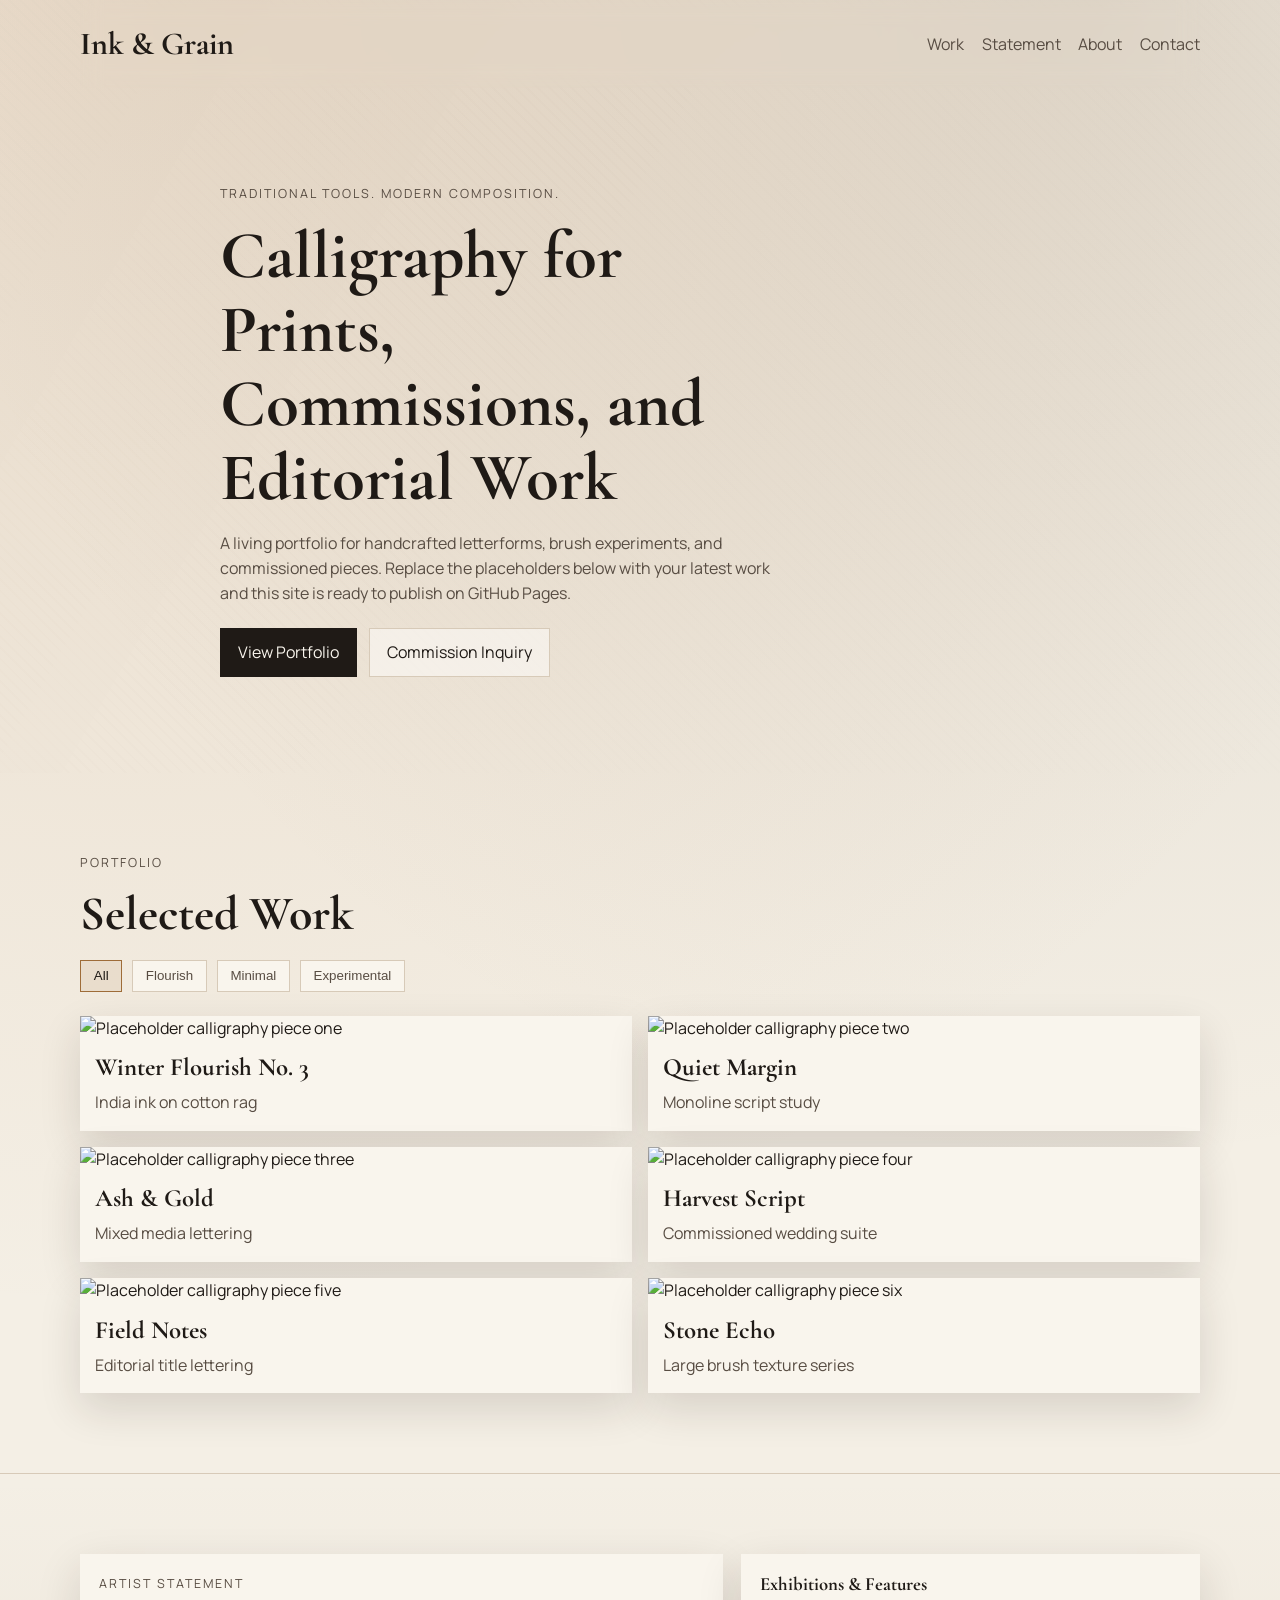
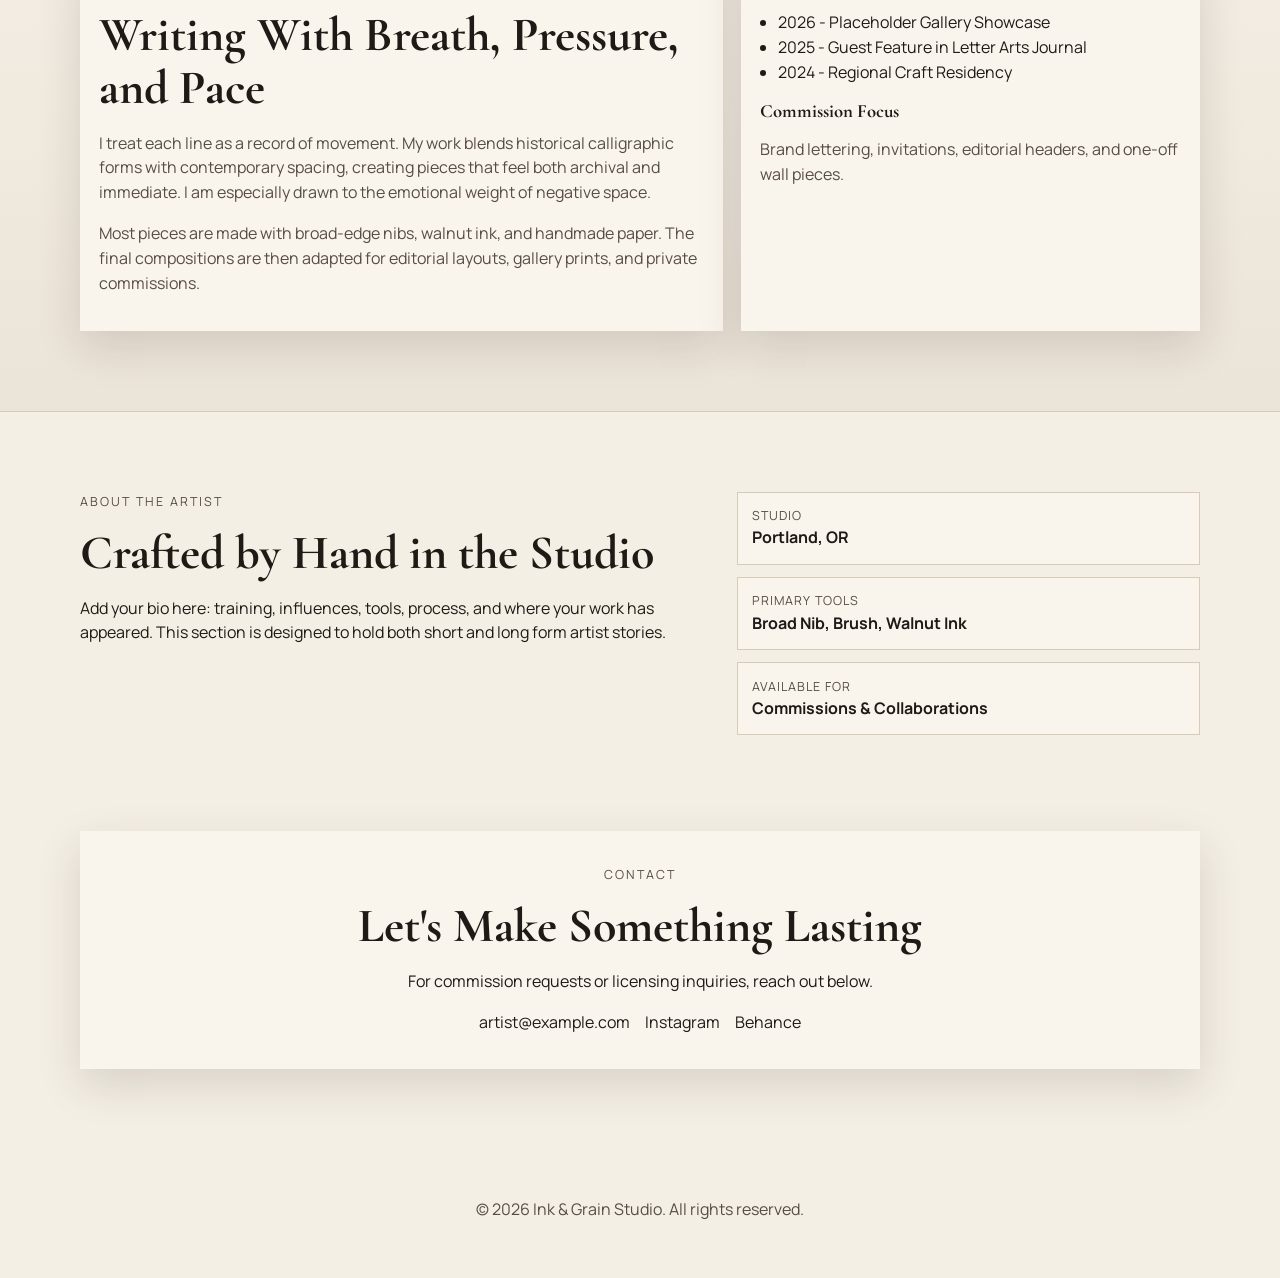
==== index.html @ fe67847f "Initial Commit" ====
<!doctype html>
<html lang="en">
<head>
  <meta charset="UTF-8">
  <meta name="viewport" content="width=device-width, initial-scale=1.0">
  <meta name="description" content="Calligraphy portfolio and artist statement.">
  <title id="siteTitle">Ink & Grain | Calligraphy Portfolio</title>
  <link rel="preconnect" href="https://fonts.googleapis.com">
  <link rel="preconnect" href="https://fonts.gstatic.com" crossorigin>
  <link href="https://fonts.googleapis.com/css2?family=Cormorant+Garamond:wght@400;500;600;700&family=Manrope:wght@400;500;600&display=swap" rel="stylesheet">
  <link rel="stylesheet" href="styles.css">
</head>
<body>
  <header class="site-header">
    <div class="texture-overlay" aria-hidden="true"></div>
    <nav class="nav container">
      <a href="#top" class="logo" id="logoText">Ink & Grain</a>
      <button class="menu-toggle" aria-label="Toggle menu" aria-expanded="false">Menu</button>
      <ul class="nav-links">
        <li><a href="#work">Work</a></li>
        <li><a href="#statement">Statement</a></li>
        <li><a href="#about">About</a></li>
        <li><a href="#contact">Contact</a></li>
      </ul>
    </nav>
    <section class="hero container" id="top">
      <p class="eyebrow reveal" id="heroEyebrow">Traditional Tools. Modern Composition.</p>
      <h1 class="reveal" id="heroHeading">Calligraphy for Prints, Commissions, and Editorial Work</h1>
      <p class="hero-copy reveal" id="heroCopy">
        A living portfolio for handcrafted letterforms, brush experiments, and commissioned pieces.
        Replace the placeholders below with your latest work and this site is ready to publish on GitHub Pages.
      </p>
      <div class="hero-actions reveal">
        <a class="btn btn-primary" href="#work" id="primaryButton">View Portfolio</a>
        <a class="btn btn-ghost" href="#contact" id="secondaryButton">Commission Inquiry</a>
      </div>
    </section>
  </header>

  <main>
    <section id="work" class="section container">
      <div class="section-heading reveal">
        <p class="eyebrow" id="workEyebrow">Portfolio</p>
        <h2 id="workHeading">Selected Work</h2>
      </div>
      <div class="filter-bar reveal" role="tablist" aria-label="Filter artwork">
        <button class="filter-btn active" data-filter="all" role="tab">All</button>
        <button class="filter-btn" data-filter="flourish" role="tab">Flourish</button>
        <button class="filter-btn" data-filter="minimal" role="tab">Minimal</button>
        <button class="filter-btn" data-filter="experimental" role="tab">Experimental</button>
      </div>
      <div class="gallery" id="galleryGrid"></div>
    </section>

    <section id="statement" class="section section-split">
      <div class="container split-layout">
        <div class="split-panel reveal">
          <p class="eyebrow" id="statementEyebrow">Artist Statement</p>
          <h2 id="statementHeading">Writing With Breath, Pressure, and Pace</h2>
          <p id="statementParagraph1">
            I treat each line as a record of movement. My work blends historical calligraphic forms with contemporary spacing,
            creating pieces that feel both archival and immediate. I am especially drawn to the emotional weight of negative space.
          </p>
          <p id="statementParagraph2">
            Most pieces are made with broad-edge nibs, walnut ink, and handmade paper. The final compositions are then adapted for
            editorial layouts, gallery prints, and private commissions.
          </p>
        </div>
        <aside class="split-panel note reveal">
          <h3 id="exhibitionsHeading">Exhibitions & Features</h3>
          <ul id="exhibitionsList">
            <li>2026 - Placeholder Gallery Showcase</li>
            <li>2025 - Guest Feature in Letter Arts Journal</li>
            <li>2024 - Regional Craft Residency</li>
          </ul>
          <h3 id="commissionHeading">Commission Focus</h3>
          <p id="commissionText">Brand lettering, invitations, editorial headers, and one-off wall pieces.</p>
        </aside>
      </div>
    </section>

    <section id="about" class="section container">
      <div class="about-grid">
        <div class="reveal">
          <p class="eyebrow" id="aboutEyebrow">About the Artist</p>
          <h2 id="aboutHeading">Crafted by Hand in the Studio</h2>
          <p id="aboutBio">
            Add your bio here: training, influences, tools, process, and where your work has appeared.
            This section is designed to hold both short and long form artist stories.
          </p>
        </div>
        <div class="fact-list reveal" id="factList">
          <div><span>Studio</span><strong>Portland, OR</strong></div>
          <div><span>Primary Tools</span><strong>Broad Nib, Brush, Walnut Ink</strong></div>
          <div><span>Available For</span><strong>Commissions & Collaborations</strong></div>
        </div>
      </div>
    </section>

    <section id="contact" class="section section-contact">
      <div class="container contact-wrap reveal">
        <p class="eyebrow" id="contactEyebrow">Contact</p>
        <h2 id="contactHeading">Let's Make Something Lasting</h2>
        <p id="contactIntro">For commission requests or licensing inquiries, reach out below.</p>
        <div class="contact-links">
          <a href="mailto:artist@example.com" id="contactEmail">artist@example.com</a>
          <a href="https://instagram.com" target="_blank" rel="noreferrer noopener" id="instagramLink">Instagram</a>
          <a href="https://behance.net" target="_blank" rel="noreferrer noopener" id="behanceLink">Behance</a>
        </div>
      </div>
    </section>
  </main>

  <footer class="site-footer">
    <div class="container">
      <p>&copy; <span id="year"></span> <span id="footerStudioName">Ink & Grain Studio</span>. All rights reserved.</p>
    </div>
  </footer>

  <script src="script.js"></script>
</body>
</html>
---- styles.css ----
:root {
  --bg: #f4efe5;
  --paper: #f9f5ed;
  --ink: #1f1a16;
  --muted-ink: #584d43;
  --accent: #9e6c38;
  --accent-soft: #c9a67d;
  --line: #d7cab8;
  --shadow: 0 16px 42px rgba(44, 30, 18, 0.14);
}

* {
  box-sizing: border-box;
}

html {
  scroll-behavior: smooth;
}

body {
  margin: 0;
  font-family: "Manrope", sans-serif;
  background:
    radial-gradient(circle at 10% -5%, rgba(186, 135, 87, 0.22), transparent 45%),
    radial-gradient(circle at 85% 0%, rgba(106, 90, 70, 0.14), transparent 38%),
    var(--bg);
  color: var(--ink);
  line-height: 1.55;
}

h1,
h2,
h3 {
  font-family: "Cormorant Garamond", serif;
  line-height: 1.1;
  margin: 0 0 0.55rem;
}

a {
  color: inherit;
  text-decoration: none;
}

.container {
  width: min(1120px, calc(100% - 2.4rem));
  margin: 0 auto;
}

.site-header {
  position: relative;
  padding-bottom: 5rem;
  overflow: clip;
}

.texture-overlay {
  position: absolute;
  inset: 0;
  opacity: 0.22;
  pointer-events: none;
  background-image:
    linear-gradient(120deg, rgba(76, 53, 32, 0.05) 0%, transparent 45%),
    repeating-linear-gradient(
      45deg,
      rgba(76, 53, 32, 0.03) 0 2px,
      transparent 2px 8px
    );
}

.nav {
  display: flex;
  align-items: center;
  justify-content: space-between;
  padding: 1.2rem 0;
  position: sticky;
  top: 0;
  z-index: 50;
  backdrop-filter: blur(10px);
}

.logo {
  font-family: "Cormorant Garamond", serif;
  font-size: 2rem;
  font-weight: 700;
}

.menu-toggle {
  display: none;
  border: 1px solid var(--line);
  background: var(--paper);
  padding: 0.55rem 0.8rem;
}

.nav-links {
  display: flex;
  list-style: none;
  gap: 1.1rem;
  margin: 0;
  padding: 0;
}

.nav-links a {
  position: relative;
  color: var(--muted-ink);
}

.nav-links a::after {
  content: "";
  position: absolute;
  left: 0;
  bottom: -0.2rem;
  width: 100%;
  height: 1px;
  background: var(--accent);
  transform: scaleX(0);
  transform-origin: left center;
  transition: transform 250ms ease;
}

.nav-links a:hover::after,
.nav-links a:focus-visible::after {
  transform: scaleX(1);
}

.hero {
  padding: 6rem 0 1rem;
  max-width: 840px;
}

.eyebrow {
  text-transform: uppercase;
  letter-spacing: 0.16em;
  font-size: 0.78rem;
  color: var(--muted-ink);
  margin: 0 0 1rem;
}

.hero h1 {
  font-size: clamp(2.2rem, 6vw, 4.2rem);
  max-width: 16ch;
}

.hero-copy {
  max-width: 58ch;
  color: var(--muted-ink);
}

.hero-actions {
  display: flex;
  flex-wrap: wrap;
  gap: 0.8rem;
  margin-top: 1.4rem;
}

.btn {
  display: inline-flex;
  align-items: center;
  justify-content: center;
  border: 1px solid transparent;
  padding: 0.7rem 1.05rem;
  transition: transform 250ms ease, box-shadow 250ms ease, background-color 250ms ease;
}

.btn:hover,
.btn:focus-visible {
  transform: translateY(-2px);
}

.btn-primary {
  color: var(--paper);
  background: var(--ink);
}

.btn-ghost {
  border-color: var(--line);
  background: rgba(255, 255, 255, 0.46);
}

.section {
  padding: 5rem 0;
}

.section-heading {
  margin-bottom: 1rem;
}

.section h2 {
  font-size: clamp(1.8rem, 4vw, 3rem);
}

.filter-bar {
  display: flex;
  flex-wrap: wrap;
  gap: 0.6rem;
  margin: 1.2rem 0 1.5rem;
}

.filter-btn {
  border: 1px solid var(--line);
  background: var(--paper);
  color: var(--muted-ink);
  padding: 0.45rem 0.8rem;
  cursor: pointer;
}

.filter-btn.active {
  border-color: var(--accent);
  color: var(--ink);
  background: rgba(158, 108, 56, 0.1);
}

.gallery {
  display: grid;
  grid-template-columns: repeat(12, 1fr);
  gap: 1rem;
}

.card {
  grid-column: span 6;
  background: var(--paper);
  box-shadow: var(--shadow);
  overflow: hidden;
  transition: transform 320ms ease, opacity 320ms ease;
}

.card:hover {
  transform: translateY(-6px);
}

.card img {
  width: 100%;
  aspect-ratio: 4 / 3;
  object-fit: cover;
}

.card-meta {
  padding: 0.85rem 0.95rem 1rem;
}

.card-meta h3 {
  font-size: 1.55rem;
}

.card-meta p {
  margin: 0;
  color: var(--muted-ink);
}

.section-split {
  background: linear-gradient(to bottom, transparent, rgba(128, 95, 62, 0.08));
  border-top: 1px solid var(--line);
  border-bottom: 1px solid var(--line);
}

.split-layout {
  display: grid;
  grid-template-columns: 1.4fr 1fr;
  gap: 1.1rem;
}

.split-panel {
  background: var(--paper);
  padding: 1.2rem;
  box-shadow: var(--shadow);
}

.split-panel p {
  color: var(--muted-ink);
}

.note ul {
  padding-left: 1.15rem;
}

.about-grid {
  display: grid;
  grid-template-columns: 1.35fr 1fr;
  gap: 2rem;
}

.fact-list {
  display: grid;
  gap: 0.75rem;
  align-content: start;
}

.fact-list div {
  background: var(--paper);
  border: 1px solid var(--line);
  padding: 0.85rem 0.9rem;
}

.fact-list span {
  font-size: 0.78rem;
  letter-spacing: 0.08em;
  color: var(--muted-ink);
  text-transform: uppercase;
  display: block;
}

.section-contact {
  padding-top: 1rem;
}

.contact-wrap {
  text-align: center;
  background: var(--paper);
  box-shadow: var(--shadow);
  padding: 2.1rem 1.25rem;
}

.contact-links {
  display: flex;
  flex-wrap: wrap;
  justify-content: center;
  gap: 0.95rem;
}

.contact-links a {
  border-bottom: 1px solid transparent;
  transition: border-color 240ms ease;
}

.contact-links a:hover,
.contact-links a:focus-visible {
  border-color: var(--accent);
}

.site-footer {
  padding: 2rem 0 2.5rem;
  text-align: center;
  color: var(--muted-ink);
}

.reveal {
  opacity: 0;
  transform: translateY(22px);
  transition: opacity 700ms ease, transform 700ms ease;
}

.reveal.in-view {
  opacity: 1;
  transform: translateY(0);
}

@media (max-width: 900px) {
  .card {
    grid-column: span 12;
  }

  .split-layout,
  .about-grid {
    grid-template-columns: 1fr;
  }
}

@media (max-width: 700px) {
  .menu-toggle {
    display: inline-flex;
  }

  .nav-links {
    position: absolute;
    top: 100%;
    right: 1.2rem;
    flex-direction: column;
    background: var(--paper);
    border: 1px solid var(--line);
    box-shadow: var(--shadow);
    padding: 0.8rem;
    opacity: 0;
    pointer-events: none;
    transform: translateY(-8px);
    transition: opacity 220ms ease, transform 220ms ease;
  }

  .nav-links.open {
    opacity: 1;
    pointer-events: auto;
    transform: translateY(0);
  }
}

@media (prefers-reduced-motion: reduce) {
  * {
    animation-duration: 1ms !important;
    animation-iteration-count: 1 !important;
    transition-duration: 1ms !important;
    scroll-behavior: auto !important;
  }

  .reveal {
    opacity: 1;
    transform: none;
  }
}
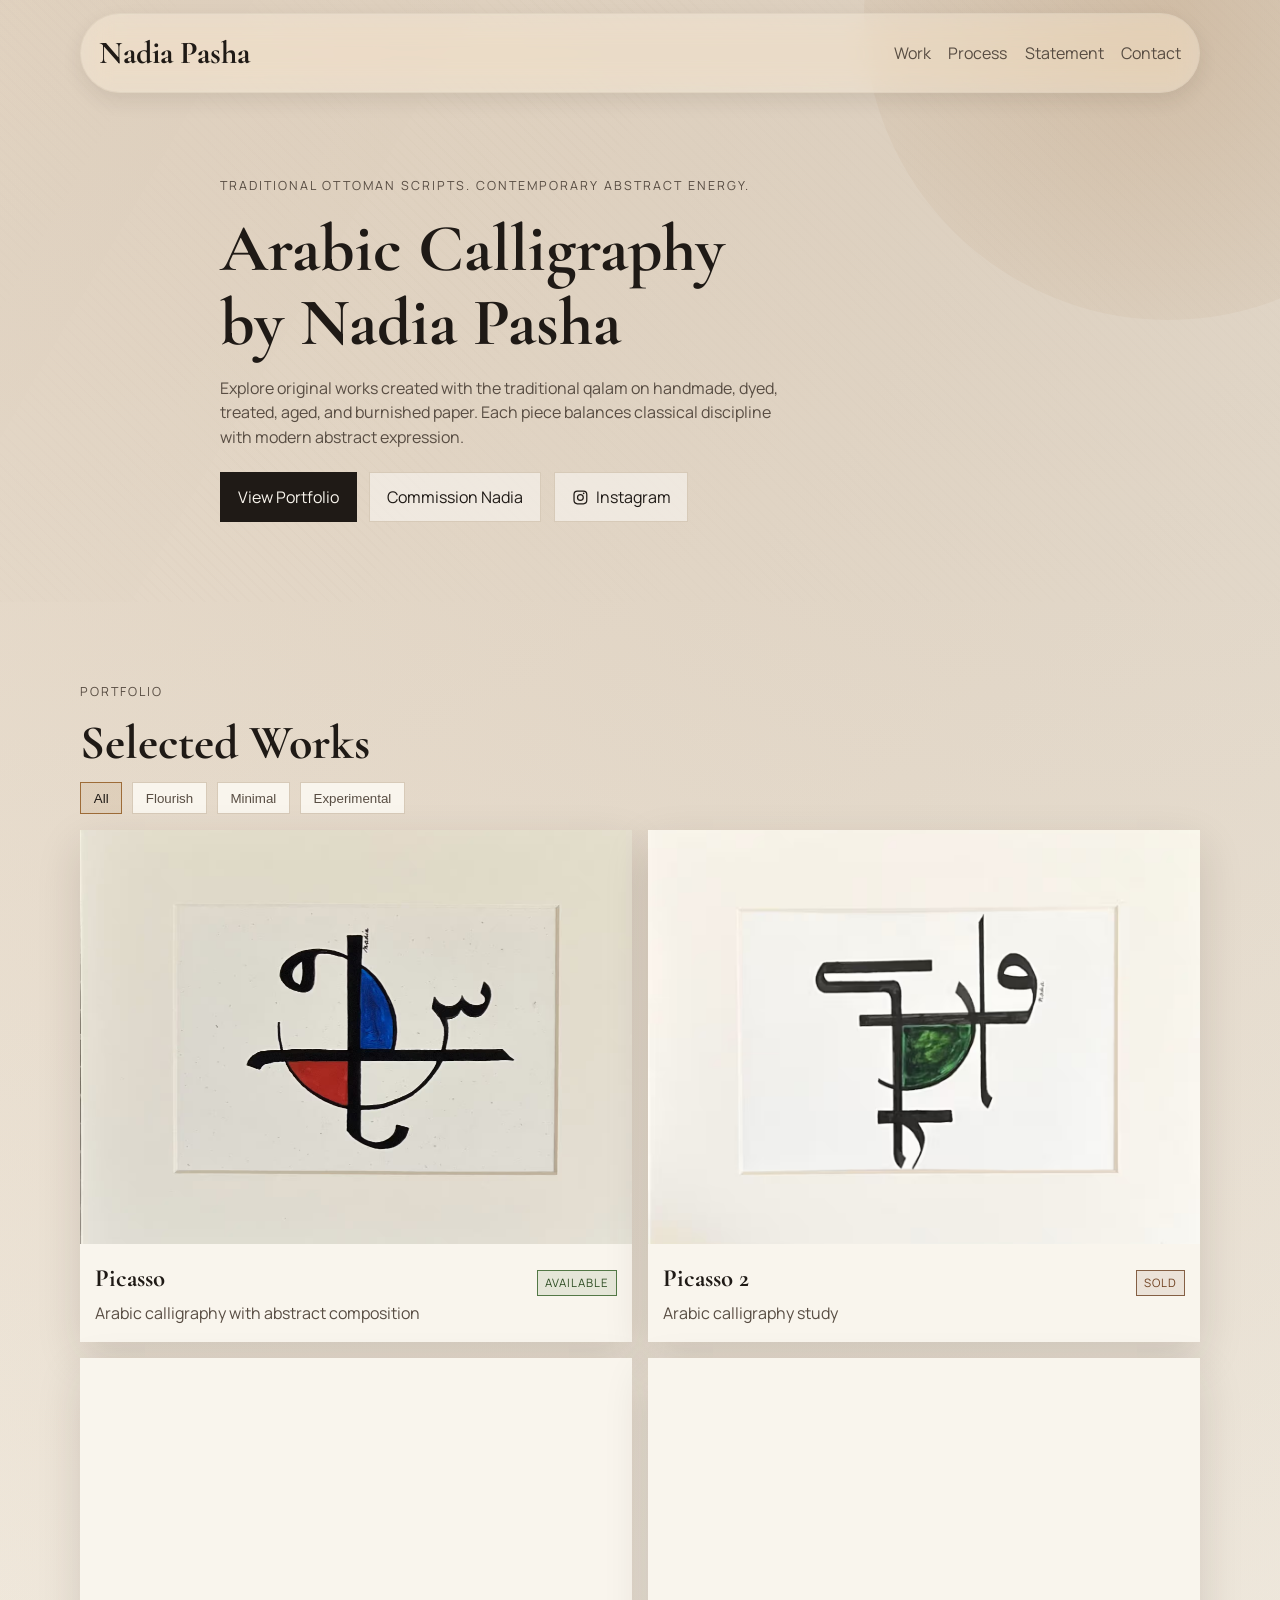
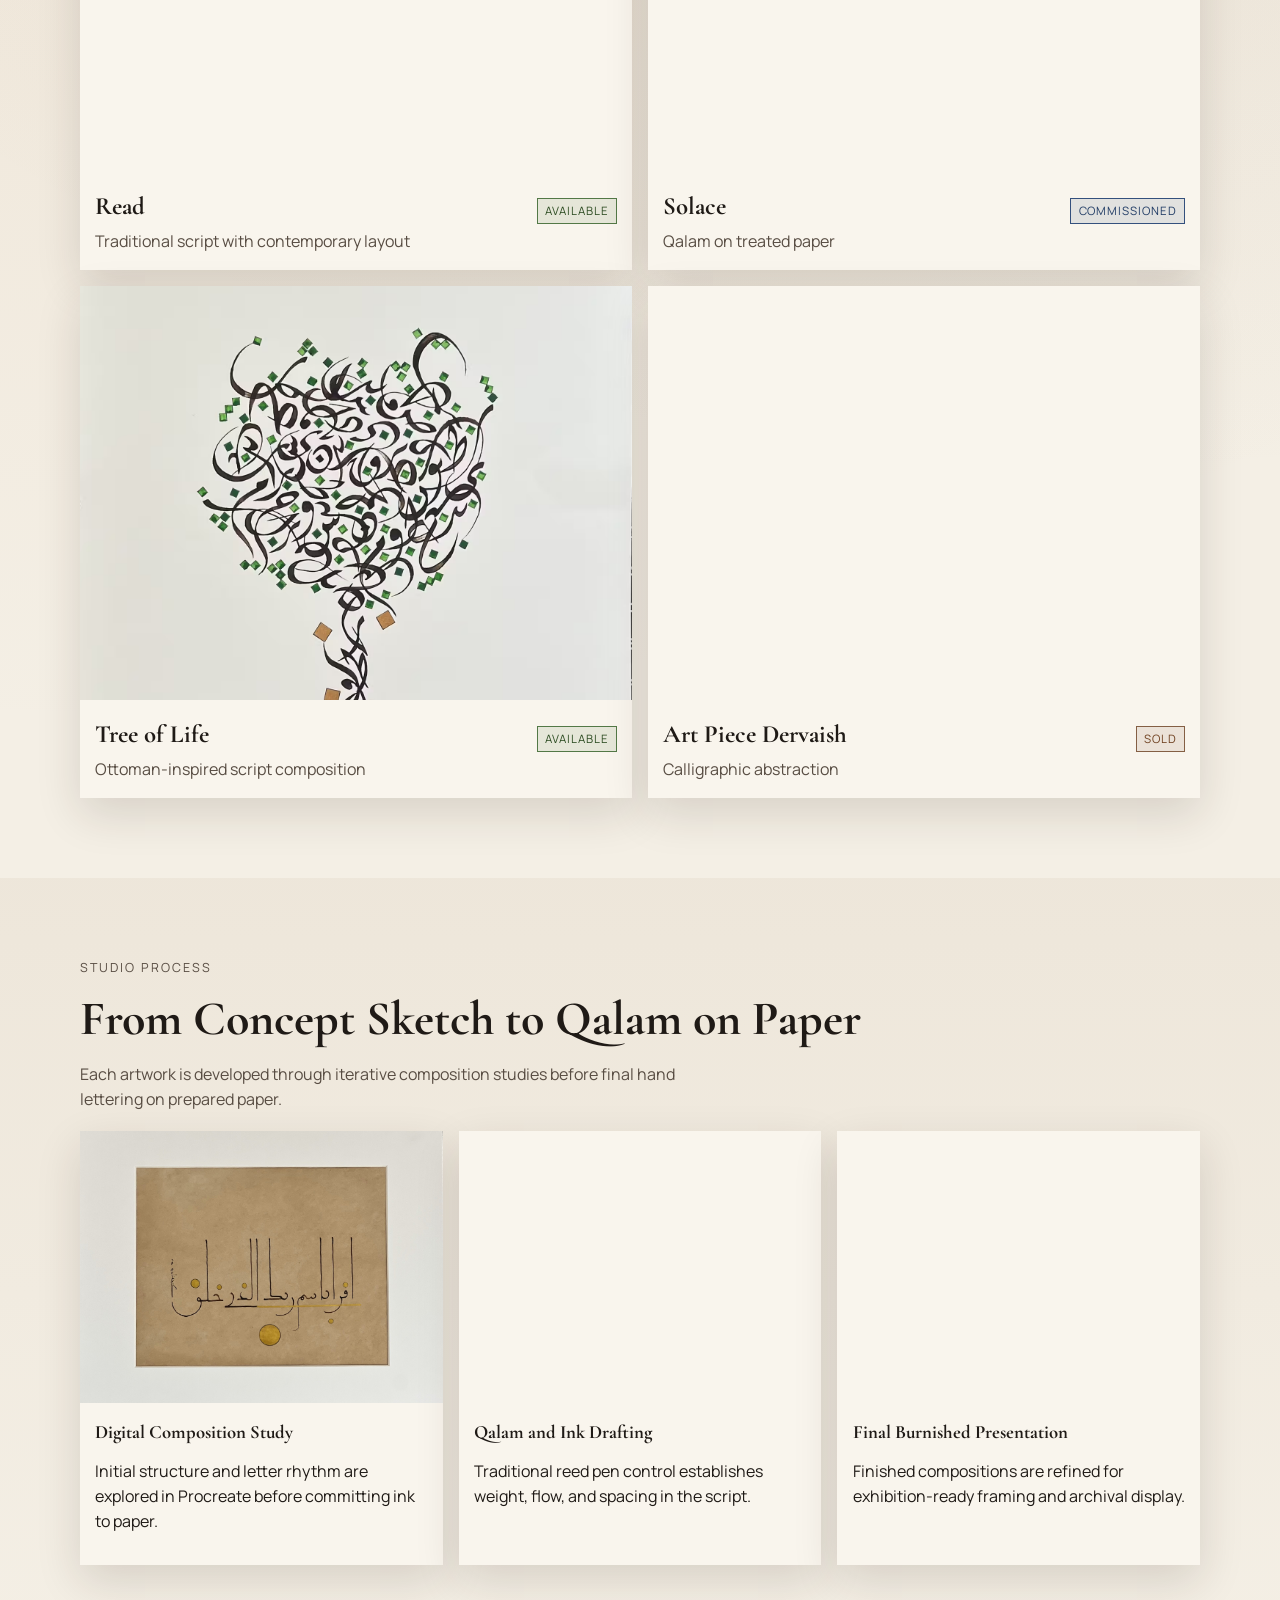
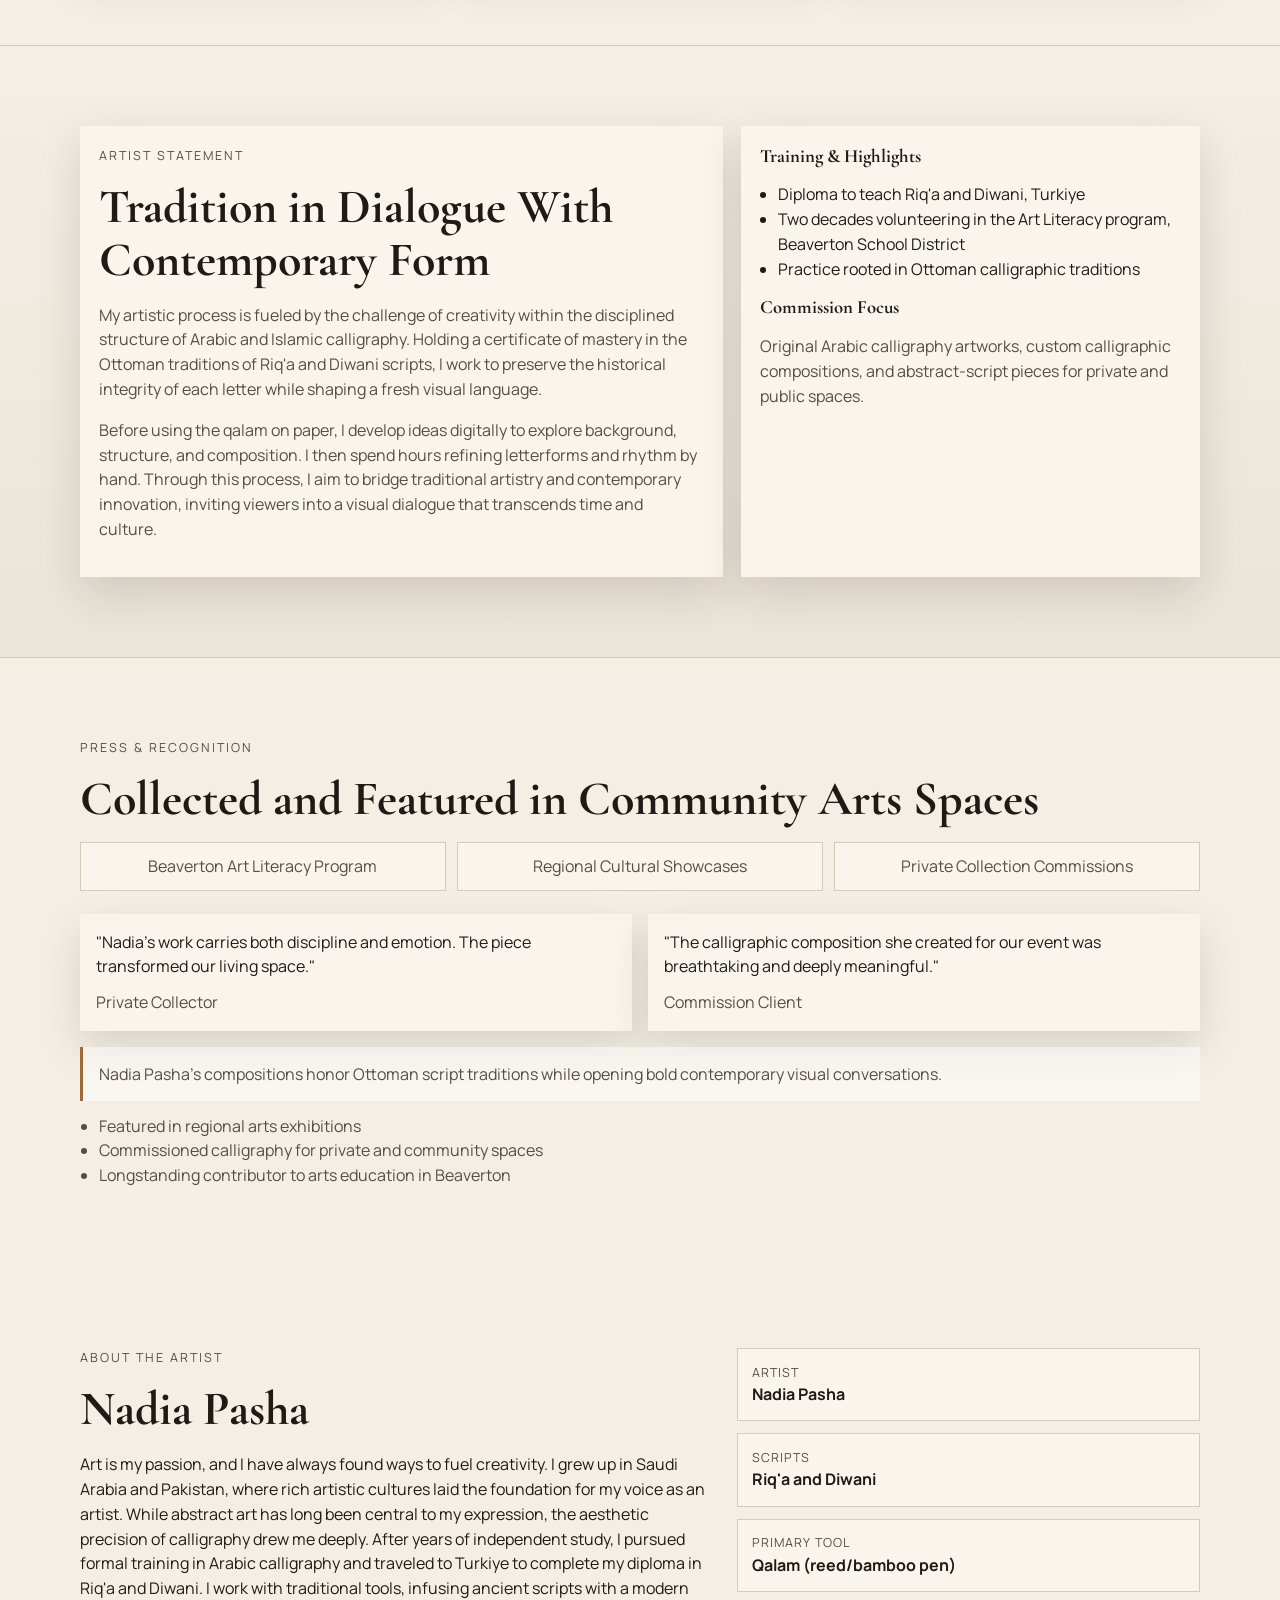
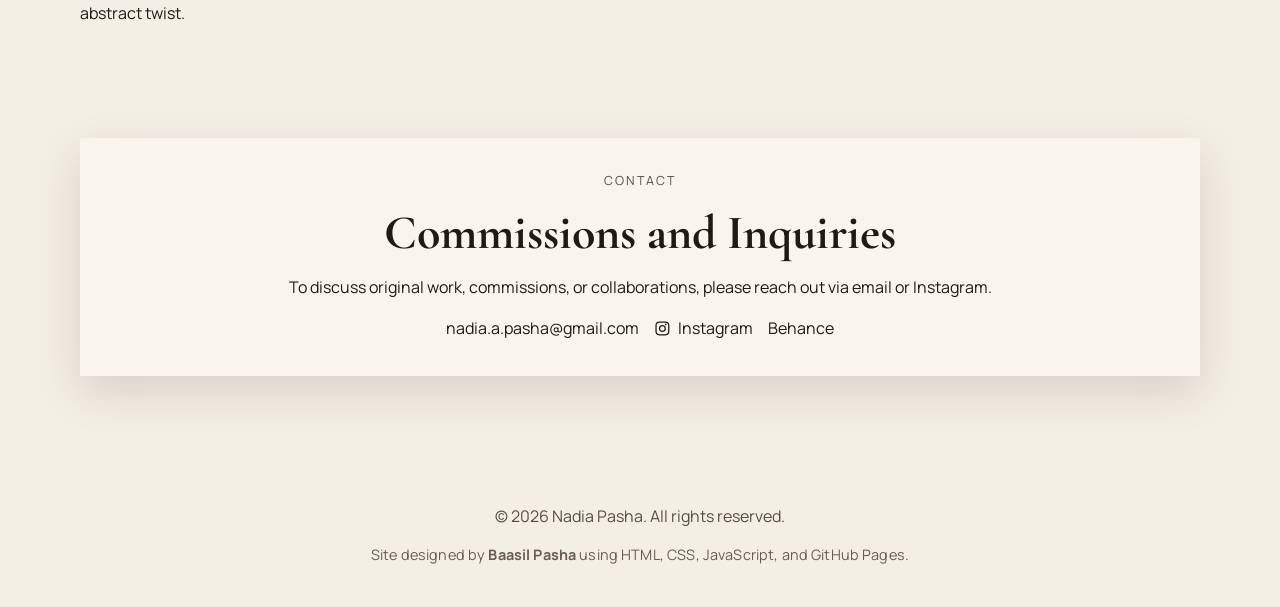
==== commit 65838ebd: "Added images and real stuff, tweaked UI, almost prod ready" ====
--- a/index.html
+++ b/index.html
@@ -3,8 +3,19 @@
 <head>
   <meta charset="UTF-8">
   <meta name="viewport" content="width=device-width, initial-scale=1.0">
-  <meta name="description" content="Calligraphy portfolio and artist statement.">
-  <title id="siteTitle">Ink & Grain | Calligraphy Portfolio</title>
+  <meta name="description" id="metaDescription" content="Arabic calligraphy portfolio of Nadia Pasha featuring Ottoman Riq'a and Diwani inspired works, artist statement, process, and commission inquiries.">
+  <title id="siteTitle">Nadia Pasha | Arabic Calligraphy Portfolio</title>
+  <meta property="og:type" content="website">
+  <meta property="og:title" id="ogTitle" content="Nadia Pasha | Arabic Calligraphy Portfolio">
+  <meta property="og:description" id="ogDescription" content="Arabic calligraphy portfolio by Nadia Pasha.">
+  <meta property="og:image" id="ogImage" content="assets/uploads/np-picasso.jpg">
+  <meta property="og:url" content="https://nadia-pasha.github.io/calligraphy-portfolio/">
+  <meta name="twitter:card" content="summary_large_image">
+  <meta name="twitter:title" id="twitterTitle" content="Nadia Pasha | Arabic Calligraphy Portfolio">
+  <meta name="twitter:description" id="twitterDescription" content="Arabic calligraphy portfolio by Nadia Pasha.">
+  <meta name="twitter:image" id="twitterImage" content="assets/uploads/np-picasso.jpg">
+  <link id="preloadImage1" rel="preload" as="image" href="assets/uploads/np-picasso.jpg" fetchpriority="high">
+  <link id="preloadImage2" rel="preload" as="image" href="assets/uploads/np-read.jpg" fetchpriority="high">
   <link rel="preconnect" href="https://fonts.googleapis.com">
   <link rel="preconnect" href="https://fonts.gstatic.com" crossorigin>
   <link href="https://fonts.googleapis.com/css2?family=Cormorant+Garamond:wght@400;500;600;700&family=Manrope:wght@400;500;600&display=swap" rel="stylesheet">
@@ -14,25 +25,25 @@
   <header class="site-header">
     <div class="texture-overlay" aria-hidden="true"></div>
     <nav class="nav container">
-      <a href="#top" class="logo" id="logoText">Ink & Grain</a>
+      <a href="#top" class="logo" id="logoText">Nadia Pasha</a>
       <button class="menu-toggle" aria-label="Toggle menu" aria-expanded="false">Menu</button>
       <ul class="nav-links">
         <li><a href="#work">Work</a></li>
+        <li><a href="#process">Process</a></li>
         <li><a href="#statement">Statement</a></li>
-        <li><a href="#about">About</a></li>
-        <li><a href="#contact">Contact</a></li>
+                <li><a href="#contact">Contact</a></li>
       </ul>
     </nav>
     <section class="hero container" id="top">
-      <p class="eyebrow reveal" id="heroEyebrow">Traditional Tools. Modern Composition.</p>
-      <h1 class="reveal" id="heroHeading">Calligraphy for Prints, Commissions, and Editorial Work</h1>
+      <p class="eyebrow reveal" id="heroEyebrow">Traditional Ottoman Scripts. Contemporary Abstract Energy.</p>
+      <h1 class="reveal" id="heroHeading">Arabic Calligraphy by Nadia Pasha</h1>
       <p class="hero-copy reveal" id="heroCopy">
-        A living portfolio for handcrafted letterforms, brush experiments, and commissioned pieces.
-        Replace the placeholders below with your latest work and this site is ready to publish on GitHub Pages.
+        Explore original works created with the traditional qalam on handmade, dyed, treated, aged, and burnished paper.
       </p>
       <div class="hero-actions reveal">
         <a class="btn btn-primary" href="#work" id="primaryButton">View Portfolio</a>
-        <a class="btn btn-ghost" href="#contact" id="secondaryButton">Commission Inquiry</a>
+        <a class="btn btn-ghost" href="#contact" id="secondaryButton">Commission Nadia</a>
+        <a class="btn btn-ghost social-link hero-instagram" href="https://instagram.com/nadiababri" target="_blank" rel="noreferrer noopener" id="heroInstagramLink" aria-label="Open Instagram"><svg class="icon-instagram" viewBox="0 0 24 24" aria-hidden="true" focusable="false"><path fill="currentColor" d="M7.75 2h8.5A5.75 5.75 0 0 1 22 7.75v8.5A5.75 5.75 0 0 1 16.25 22h-8.5A5.75 5.75 0 0 1 2 16.25v-8.5A5.75 5.75 0 0 1 7.75 2Zm0 1.8A3.95 3.95 0 0 0 3.8 7.75v8.5a3.95 3.95 0 0 0 3.95 3.95h8.5a3.95 3.95 0 0 0 3.95-3.95v-8.5a3.95 3.95 0 0 0-3.95-3.95h-8.5Zm8.93 1.35a1.17 1.17 0 1 1 0 2.34 1.17 1.17 0 0 1 0-2.34ZM12 7a5 5 0 1 1 0 10 5 5 0 0 1 0-10Zm0 1.8a3.2 3.2 0 1 0 0 6.4 3.2 3.2 0 0 0 0-6.4Z"/></svg><span>Instagram</span></a>
       </div>
     </section>
   </header>
@@ -41,9 +52,9 @@
     <section id="work" class="section container">
       <div class="section-heading reveal">
         <p class="eyebrow" id="workEyebrow">Portfolio</p>
-        <h2 id="workHeading">Selected Work</h2>
+        <h2 id="workHeading">Selected Works</h2>
       </div>
-      <div class="filter-bar reveal" role="tablist" aria-label="Filter artwork">
+      <div class="filter-bar reveal" role="tablist" aria-label="Filter artwork categories">
         <button class="filter-btn active" data-filter="all" role="tab">All</button>
         <button class="filter-btn" data-filter="flourish" role="tab">Flourish</button>
         <button class="filter-btn" data-filter="minimal" role="tab">Minimal</button>
@@ -52,59 +63,69 @@
       <div class="gallery" id="galleryGrid"></div>
     </section>
 
+    <section id="process" class="section section-process">
+      <div class="container">
+        <div class="section-heading reveal">
+          <p class="eyebrow" id="processEyebrow">Studio Process</p>
+          <h2 id="processHeading">From Concept Sketch to Qalam on Paper</h2>
+          <p class="section-copy" id="processIntro">Each artwork is developed through iterative composition studies before final hand lettering on prepared paper.</p>
+        </div>
+        <div class="process-grid" id="processGrid"></div>
+      </div>
+    </section>
+
     <section id="statement" class="section section-split">
       <div class="container split-layout">
         <div class="split-panel reveal">
           <p class="eyebrow" id="statementEyebrow">Artist Statement</p>
-          <h2 id="statementHeading">Writing With Breath, Pressure, and Pace</h2>
-          <p id="statementParagraph1">
-            I treat each line as a record of movement. My work blends historical calligraphic forms with contemporary spacing,
-            creating pieces that feel both archival and immediate. I am especially drawn to the emotional weight of negative space.
-          </p>
-          <p id="statementParagraph2">
-            Most pieces are made with broad-edge nibs, walnut ink, and handmade paper. The final compositions are then adapted for
-            editorial layouts, gallery prints, and private commissions.
-          </p>
+          <h2 id="statementHeading">Tradition in Dialogue With Contemporary Form</h2>
+          <p id="statementParagraph1">My artistic process is fueled by the challenge of creativity within the disciplined structure of Arabic and Islamic calligraphy.</p>
+          <p id="statementParagraph2">Before using the qalam on paper, I develop ideas digitally, then refine final script by hand.</p>
         </div>
         <aside class="split-panel note reveal">
-          <h3 id="exhibitionsHeading">Exhibitions & Features</h3>
+          <h3 id="exhibitionsHeading">Training & Highlights</h3>
           <ul id="exhibitionsList">
-            <li>2026 - Placeholder Gallery Showcase</li>
-            <li>2025 - Guest Feature in Letter Arts Journal</li>
-            <li>2024 - Regional Craft Residency</li>
+            <li>Diploma to teach Riq'a and Diwani, Turkiye</li>
           </ul>
           <h3 id="commissionHeading">Commission Focus</h3>
-          <p id="commissionText">Brand lettering, invitations, editorial headers, and one-off wall pieces.</p>
+          <p id="commissionText">Original Arabic calligraphy artworks and custom script compositions.</p>
         </aside>
       </div>
+    </section>
+
+    <section id="trust" class="section container">
+      <div class="section-heading reveal">
+        <p class="eyebrow" id="trustEyebrow">Press & Recognition</p>
+        <h2 id="trustHeading">Collected and Featured in Community Arts Spaces</h2>
+      </div>
+      <div class="logo-strip reveal" id="trustLogos"></div>
+      <div class="testimonial-grid" id="testimonialGrid"></div>
+      <blockquote class="press-quote reveal" id="pressQuote">Nadia Pasha's compositions honor Ottoman script traditions while opening bold contemporary visual conversations.</blockquote>
+      <ul class="press-list reveal" id="pressList"></ul>
     </section>
 
     <section id="about" class="section container">
       <div class="about-grid">
         <div class="reveal">
           <p class="eyebrow" id="aboutEyebrow">About the Artist</p>
-          <h2 id="aboutHeading">Crafted by Hand in the Studio</h2>
-          <p id="aboutBio">
-            Add your bio here: training, influences, tools, process, and where your work has appeared.
-            This section is designed to hold both short and long form artist stories.
-          </p>
+          <h2 id="aboutHeading">Nadia Pasha</h2>
+          <p id="aboutBio">Art is my passion, and I have always found ways to fuel creativity.</p>
         </div>
         <div class="fact-list reveal" id="factList">
-          <div><span>Studio</span><strong>Portland, OR</strong></div>
-          <div><span>Primary Tools</span><strong>Broad Nib, Brush, Walnut Ink</strong></div>
-          <div><span>Available For</span><strong>Commissions & Collaborations</strong></div>
+          <div><span>Artist</span><strong>Nadia Pasha</strong></div>
         </div>
       </div>
     </section>
 
+
     <section id="contact" class="section section-contact">
       <div class="container contact-wrap reveal">
         <p class="eyebrow" id="contactEyebrow">Contact</p>
-        <h2 id="contactHeading">Let's Make Something Lasting</h2>
-        <p id="contactIntro">For commission requests or licensing inquiries, reach out below.</p>
+        <h2 id="contactHeading">Commissions and Inquiries</h2>
+        <p id="contactIntro">To discuss original work, commissions, or collaborations, please reach out via email or Instagram.</p>
         <div class="contact-links">
-          <a href="mailto:artist@example.com" id="contactEmail">artist@example.com</a>
-          <a href="https://instagram.com" target="_blank" rel="noreferrer noopener" id="instagramLink">Instagram</a>
+          <a href="mailto:nadia.a.pasha@gmail.com" id="contactEmail">nadia.a.pasha@gmail.com</a>
+          <a href="https://instagram.com/nadiababri" target="_blank" rel="noreferrer noopener" id="instagramLink" class="social-link"><svg class="icon-instagram" viewBox="0 0 24 24" aria-hidden="true" focusable="false"><path fill="currentColor" d="M7.75 2h8.5A5.75 5.75 0 0 1 22 7.75v8.5A5.75 5.75 0 0 1 16.25 22h-8.5A5.75 5.75 0 0 1 2 16.25v-8.5A5.75 5.75 0 0 1 7.75 2Zm0 1.8A3.95 3.95 0 0 0 3.8 7.75v8.5a3.95 3.95 0 0 0 3.95 3.95h8.5a3.95 3.95 0 0 0 3.95-3.95v-8.5a3.95 3.95 0 0 0-3.95-3.95h-8.5Zm8.93 1.35a1.17 1.17 0 1 1 0 2.34 1.17 1.17 0 0 1 0-2.34ZM12 7a5 5 0 1 1 0 10 5 5 0 0 1 0-10Zm0 1.8a3.2 3.2 0 1 0 0 6.4 3.2 3.2 0 0 0 0-6.4Z"/></svg><span>Instagram</span></a>
           <a href="https://behance.net" target="_blank" rel="noreferrer noopener" id="behanceLink">Behance</a>
         </div>
       </div>
@@ -113,9 +134,29 @@
 
   <footer class="site-footer">
     <div class="container">
-      <p>&copy; <span id="year"></span> <span id="footerStudioName">Ink & Grain Studio</span>. All rights reserved.</p>
+      <p>&copy; <span id="year"></span> <span id="footerStudioName">Nadia Pasha</span>. All rights reserved.</p>
+      <p class="footer-credit">Site designed by <strong>Baasil Pasha</strong> using HTML, CSS, JavaScript, and GitHub Pages.</p>
     </div>
   </footer>
+
+  <div class="lightbox" id="lightbox" aria-hidden="true" role="dialog" aria-label="Artwork details" hidden>
+    <button class="lightbox-close" id="lightboxClose" aria-label="Close artwork details">Close</button>
+    <button class="lightbox-nav prev" id="lightboxPrev" aria-label="Previous artwork">&#10094;</button>
+    <button class="lightbox-nav next" id="lightboxNext" aria-label="Next artwork">&#10095;</button>
+    <div class="lightbox-inner">
+      <div class="lightbox-image-wrap" id="lightboxImageWrap">
+        <img id="lightboxImage" alt="Artwork preview">
+      </div>
+      <aside class="lightbox-meta">
+        <p class="eyebrow" id="lightboxStatus">Available</p>
+        <h3 id="lightboxTitle">Artwork Title</h3>
+        <p id="lightboxMedium">Medium</p>
+        <p id="lightboxYear">Year</p>
+        <p id="lightboxDimensions">Dimensions</p>
+        <p id="lightboxStory">Artwork story text.</p>
+      </aside>
+    </div>
+  </div>
 
   <script src="script.js"></script>
 </body>
--- a/styles.css
+++ b/styles.css
@@ -26,11 +26,13 @@
     var(--bg);
   color: var(--ink);
   line-height: 1.55;
+  --hero-shift: 0px;
 }
 
 h1,
 h2,
-h3 {
+h3,
+h4 {
   font-family: "Cormorant Garamond", serif;
   line-height: 1.1;
   margin: 0 0 0.55rem;
@@ -48,8 +50,20 @@
 
 .site-header {
   position: relative;
-  padding-bottom: 5rem;
+  padding-bottom: 4rem;
   overflow: clip;
+}
+
+.site-header::before {
+  content: "";
+  position: absolute;
+  width: 38rem;
+  height: 38rem;
+  right: -12rem;
+  top: -18rem;
+  border-radius: 999px;
+  background: radial-gradient(circle at center, rgba(158, 108, 56, 0.2), rgba(158, 108, 56, 0));
+  pointer-events: none;
 }
 
 .texture-overlay {
@@ -70,11 +84,25 @@
   display: flex;
   align-items: center;
   justify-content: space-between;
-  padding: 1.2rem 0;
+  padding: 0.9rem 1.1rem;
   position: sticky;
-  top: 0;
+  top: 0.8rem;
   z-index: 50;
-  backdrop-filter: blur(10px);
+  width: min(1120px, calc(100% - 2.4rem));
+  margin: 0 auto;
+  background: rgba(249, 245, 237, 0.34);
+  -webkit-backdrop-filter: blur(14px) saturate(150%);
+  backdrop-filter: blur(14px) saturate(150%);
+  border: 1px solid rgba(215, 202, 184, 0.5);
+  border-radius: 999px;
+  box-shadow: 0 8px 20px rgba(44, 30, 18, 0.09);
+  transition: background-color 220ms ease, box-shadow 220ms ease, border-color 220ms ease, transform 220ms ease;
+}
+
+.nav.scrolled {
+  background: rgba(249, 245, 237, 0.6);
+  border-color: rgba(215, 202, 184, 0.7);
+  box-shadow: 0 12px 26px rgba(44, 30, 18, 0.12);
 }
 
 .logo {
@@ -124,6 +152,8 @@
 .hero {
   padding: 6rem 0 1rem;
   max-width: 840px;
+  transform: translateY(var(--hero-shift));
+  transition: transform 150ms linear;
 }
 
 .eyebrow {
@@ -158,6 +188,19 @@
   border: 1px solid transparent;
   padding: 0.7rem 1.05rem;
   transition: transform 250ms ease, box-shadow 250ms ease, background-color 250ms ease;
+  cursor: pointer;
+  position: relative;
+  overflow: hidden;
+}
+
+.btn::after {
+  content: "";
+  position: absolute;
+  inset: -40% auto -40% -120%;
+  width: 80%;
+  transform: rotate(16deg);
+  background: linear-gradient(to right, transparent, rgba(255, 255, 255, 0.35), transparent);
+  transition: transform 500ms ease;
 }
 
 .btn:hover,
@@ -165,6 +208,11 @@
   transform: translateY(-2px);
 }
 
+.btn:hover::after,
+.btn:focus-visible::after {
+  transform: translateX(260%) rotate(16deg);
+}
+
 .btn-primary {
   color: var(--paper);
   background: var(--ink);
@@ -179,19 +227,24 @@
   padding: 5rem 0;
 }
 
-.section-heading {
-  margin-bottom: 1rem;
-}
-
 .section h2 {
   font-size: clamp(1.8rem, 4vw, 3rem);
 }
+
+.section-copy {
+  max-width: 60ch;
+  color: var(--muted-ink);
+}
+
+
+
+
 
 .filter-bar {
   display: flex;
   flex-wrap: wrap;
   gap: 0.6rem;
-  margin: 1.2rem 0 1.5rem;
+  margin: 0.8rem 0 1rem;
 }
 
 .filter-btn {
@@ -219,21 +272,51 @@
   background: var(--paper);
   box-shadow: var(--shadow);
   overflow: hidden;
-  transition: transform 320ms ease, opacity 320ms ease;
+  transition: transform 320ms ease, opacity 320ms ease, box-shadow 320ms ease;
+  cursor: zoom-in;
+  position: relative;
+}
+
+.card::before {
+  content: "";
+  position: absolute;
+  inset: 0;
+  background: linear-gradient(120deg, transparent 10%, rgba(255, 255, 255, 0.22) 45%, transparent 80%);
+  transform: translateX(-130%);
+  transition: transform 520ms ease;
+  pointer-events: none;
 }
 
 .card:hover {
   transform: translateY(-6px);
+  box-shadow: 0 24px 44px rgba(44, 30, 18, 0.18);
+}
+
+.card:hover::before {
+  transform: translateX(130%);
 }
 
 .card img {
   width: 100%;
   aspect-ratio: 4 / 3;
   object-fit: cover;
+  transition: transform 520ms ease, filter 520ms ease;
+}
+
+.card:hover img {
+  transform: scale(1.035);
+  filter: saturate(1.08) contrast(1.03);
 }
 
 .card-meta {
-  padding: 0.85rem 0.95rem 1rem;
+  padding: 0.9rem 0.95rem 1rem;
+}
+
+.card-meta-top {
+  display: flex;
+  align-items: center;
+  justify-content: space-between;
+  gap: 0.6rem;
 }
 
 .card-meta h3 {
@@ -243,6 +326,61 @@
 .card-meta p {
   margin: 0;
   color: var(--muted-ink);
+}
+
+.availability-badge {
+  font-size: 0.72rem;
+  letter-spacing: 0.08em;
+  text-transform: uppercase;
+  border: 1px solid var(--line);
+  padding: 0.2rem 0.45rem;
+  white-space: nowrap;
+}
+
+.availability-badge.available {
+  border-color: #537846;
+  color: #2f4e24;
+  background: rgba(83, 120, 70, 0.12);
+}
+
+.availability-badge.sold {
+  border-color: #845f44;
+  color: #6f4120;
+  background: rgba(132, 95, 68, 0.12);
+}
+
+.availability-badge.commissioned {
+  border-color: #34507d;
+  color: #223d66;
+  background: rgba(52, 80, 125, 0.12);
+}
+
+.section-process {
+  background: linear-gradient(to bottom, rgba(161, 128, 90, 0.08), transparent);
+}
+
+.process-grid {
+  display: grid;
+  grid-template-columns: repeat(3, minmax(0, 1fr));
+  gap: 1rem;
+  margin-top: 1.2rem;
+}
+
+.process-card {
+  transition: transform 280ms ease, box-shadow 280ms ease;
+  background: var(--paper);
+  box-shadow: var(--shadow);
+  overflow: hidden;
+}
+
+.process-card img {
+  width: 100%;
+  aspect-ratio: 4 / 3;
+  object-fit: cover;
+}
+
+.process-card-meta {
+  padding: 0.8rem 0.95rem 1rem;
 }
 
 .section-split {
@@ -258,6 +396,7 @@
 }
 
 .split-panel {
+  transition: transform 280ms ease, box-shadow 280ms ease;
   background: var(--paper);
   padding: 1.2rem;
   box-shadow: var(--shadow);
@@ -269,6 +408,60 @@
 
 .note ul {
   padding-left: 1.15rem;
+}
+
+.logo-strip {
+  display: grid;
+  grid-template-columns: repeat(3, minmax(0, 1fr));
+  gap: 0.7rem;
+  margin: 1rem 0 1.4rem;
+}
+
+.logo-pill {
+  transition: transform 280ms ease, box-shadow 280ms ease;
+  border: 1px solid var(--line);
+  background: var(--paper);
+  text-align: center;
+  padding: 0.7rem;
+  color: var(--muted-ink);
+}
+
+.testimonial-grid {
+  display: grid;
+  grid-template-columns: repeat(2, minmax(0, 1fr));
+  gap: 1rem;
+}
+
+.testimonial-card {
+  transition: transform 280ms ease, box-shadow 280ms ease;
+  background: var(--paper);
+  box-shadow: var(--shadow);
+  padding: 1rem;
+}
+
+.testimonial-card p {
+  margin: 0;
+}
+
+.testimonial-card cite {
+  display: block;
+  margin-top: 0.7rem;
+  color: var(--muted-ink);
+  font-style: normal;
+}
+
+.press-quote {
+  margin: 1rem 0 0.8rem;
+  padding: 0.9rem 1rem;
+  border-left: 3px solid var(--accent);
+  background: rgba(255, 255, 255, 0.45);
+  color: var(--muted-ink);
+}
+
+.press-list {
+  margin: 0;
+  padding-left: 1.2rem;
+  color: var(--muted-ink);
 }
 
 .about-grid {
@@ -296,6 +489,7 @@
   text-transform: uppercase;
   display: block;
 }
+
 
 .section-contact {
   padding-top: 1rem;
@@ -325,10 +519,117 @@
   border-color: var(--accent);
 }
 
+
+.social-link {
+  display: inline-flex;
+  align-items: center;
+  gap: 0.45rem;
+}
+
+.icon-instagram {
+  width: 1.05rem;
+  height: 1.05rem;
+  flex: 0 0 auto;
+}
+
+.hero-instagram {
+  min-width: 2.8rem;
+}
+
 .site-footer {
   padding: 2rem 0 2.5rem;
   text-align: center;
   color: var(--muted-ink);
+}
+
+.footer-credit {
+  margin: 0.4rem 0 0;
+  font-size: 0.9rem;
+  letter-spacing: 0.01em;
+  opacity: 0.9;
+}
+
+.lightbox {
+  position: fixed;
+  inset: 0;
+  background: rgba(18, 12, 8, 0.86);
+  z-index: 100;
+  opacity: 0;
+  pointer-events: none;
+  transition: opacity 240ms ease;
+}
+
+.lightbox.open {
+  opacity: 1;
+  pointer-events: auto;
+}
+
+.lightbox-inner {
+  width: min(1180px, calc(100% - 2rem));
+  height: min(88vh, 760px);
+  margin: 6vh auto;
+  display: grid;
+  grid-template-columns: 1.4fr 1fr;
+  gap: 1rem;
+  background: #111;
+  border: 1px solid rgba(255, 255, 255, 0.22);
+  padding: 1rem;
+}
+
+.lightbox-image-wrap {
+  display: flex;
+  align-items: center;
+  justify-content: center;
+  overflow: hidden;
+  touch-action: none;
+  background: #000;
+}
+
+.lightbox-image-wrap img {
+  max-width: 100%;
+  max-height: 100%;
+  transform-origin: center center;
+  transition: transform 150ms ease;
+  user-select: none;
+  -webkit-user-drag: none;
+}
+
+.lightbox-meta {
+  color: #f7efe3;
+  overflow: auto;
+  padding-right: 0.4rem;
+}
+
+.lightbox-meta p {
+  color: rgba(247, 239, 227, 0.84);
+}
+
+.lightbox-close,
+.lightbox-nav {
+  position: absolute;
+  border: 1px solid rgba(255, 255, 255, 0.36);
+  background: rgba(0, 0, 0, 0.52);
+  color: #fff;
+  padding: 0.4rem 0.65rem;
+  cursor: pointer;
+}
+
+.lightbox-close {
+  top: 1rem;
+  right: 1rem;
+}
+
+.lightbox-nav {
+  top: 50%;
+  transform: translateY(-50%);
+}
+
+.lightbox-nav.prev {
+  left: 1rem;
+}
+
+.lightbox-nav.next {
+  right: 1rem;
 }
 
 .reveal {
@@ -343,13 +644,27 @@
 }
 
 @media (max-width: 900px) {
+  .card,
+  .process-grid,
+  .logo-strip,
+  .testimonial-grid {
+    grid-template-columns: 1fr;
+  }
+
   .card {
     grid-column: span 12;
   }
 
   .split-layout,
-  .about-grid {
+  .about-grid,
+  .lightbox-inner {
     grid-template-columns: 1fr;
+  }
+
+  .lightbox-inner {
+    height: auto;
+    max-height: 88vh;
+    overflow: auto;
   }
 }
 
@@ -360,8 +675,8 @@
 
   .nav-links {
     position: absolute;
-    top: 100%;
-    right: 1.2rem;
+    top: calc(100% + 0.35rem);
+    right: 0.9rem;
     flex-direction: column;
     background: var(--paper);
     border: 1px solid var(--line);
@@ -392,4 +707,29 @@
     opacity: 1;
     transform: none;
   }
-}
+
+  .site-header::before,
+  .logo-pill,
+  body {
+    animation: none !important;
+  }
+}
+
+
+.process-card:hover,
+.testimonial-card:hover,
+.logo-pill:hover,
+.split-panel:hover {
+  transform: translateY(-4px);
+  box-shadow: 0 20px 34px rgba(44, 30, 18, 0.14);
+}
+
+.logo-pill {
+}
+
+.reveal {
+  opacity: 0;
+  transform: translateY(22px);
+  transition: opacity 700ms cubic-bezier(0.23, 1, 0.32, 1), transform 700ms cubic-bezier(0.23, 1, 0.32, 1);
+}
+
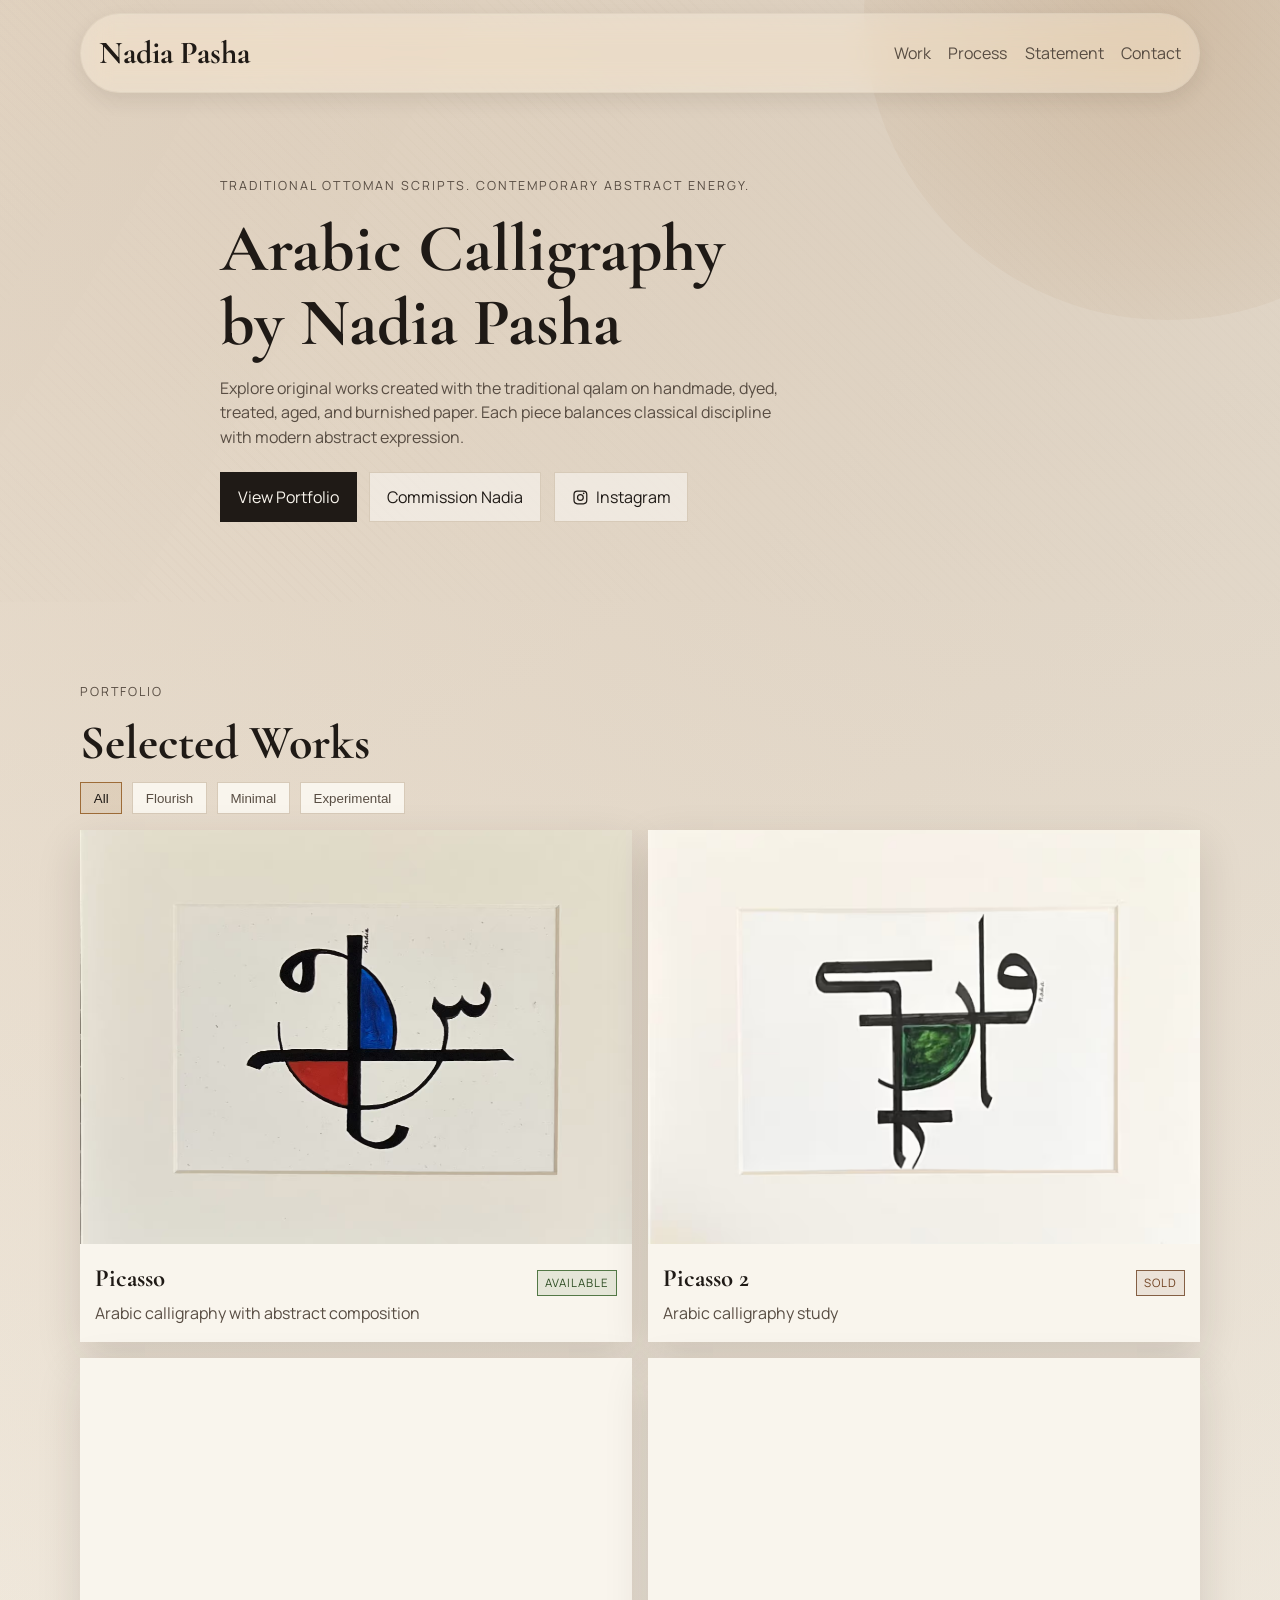
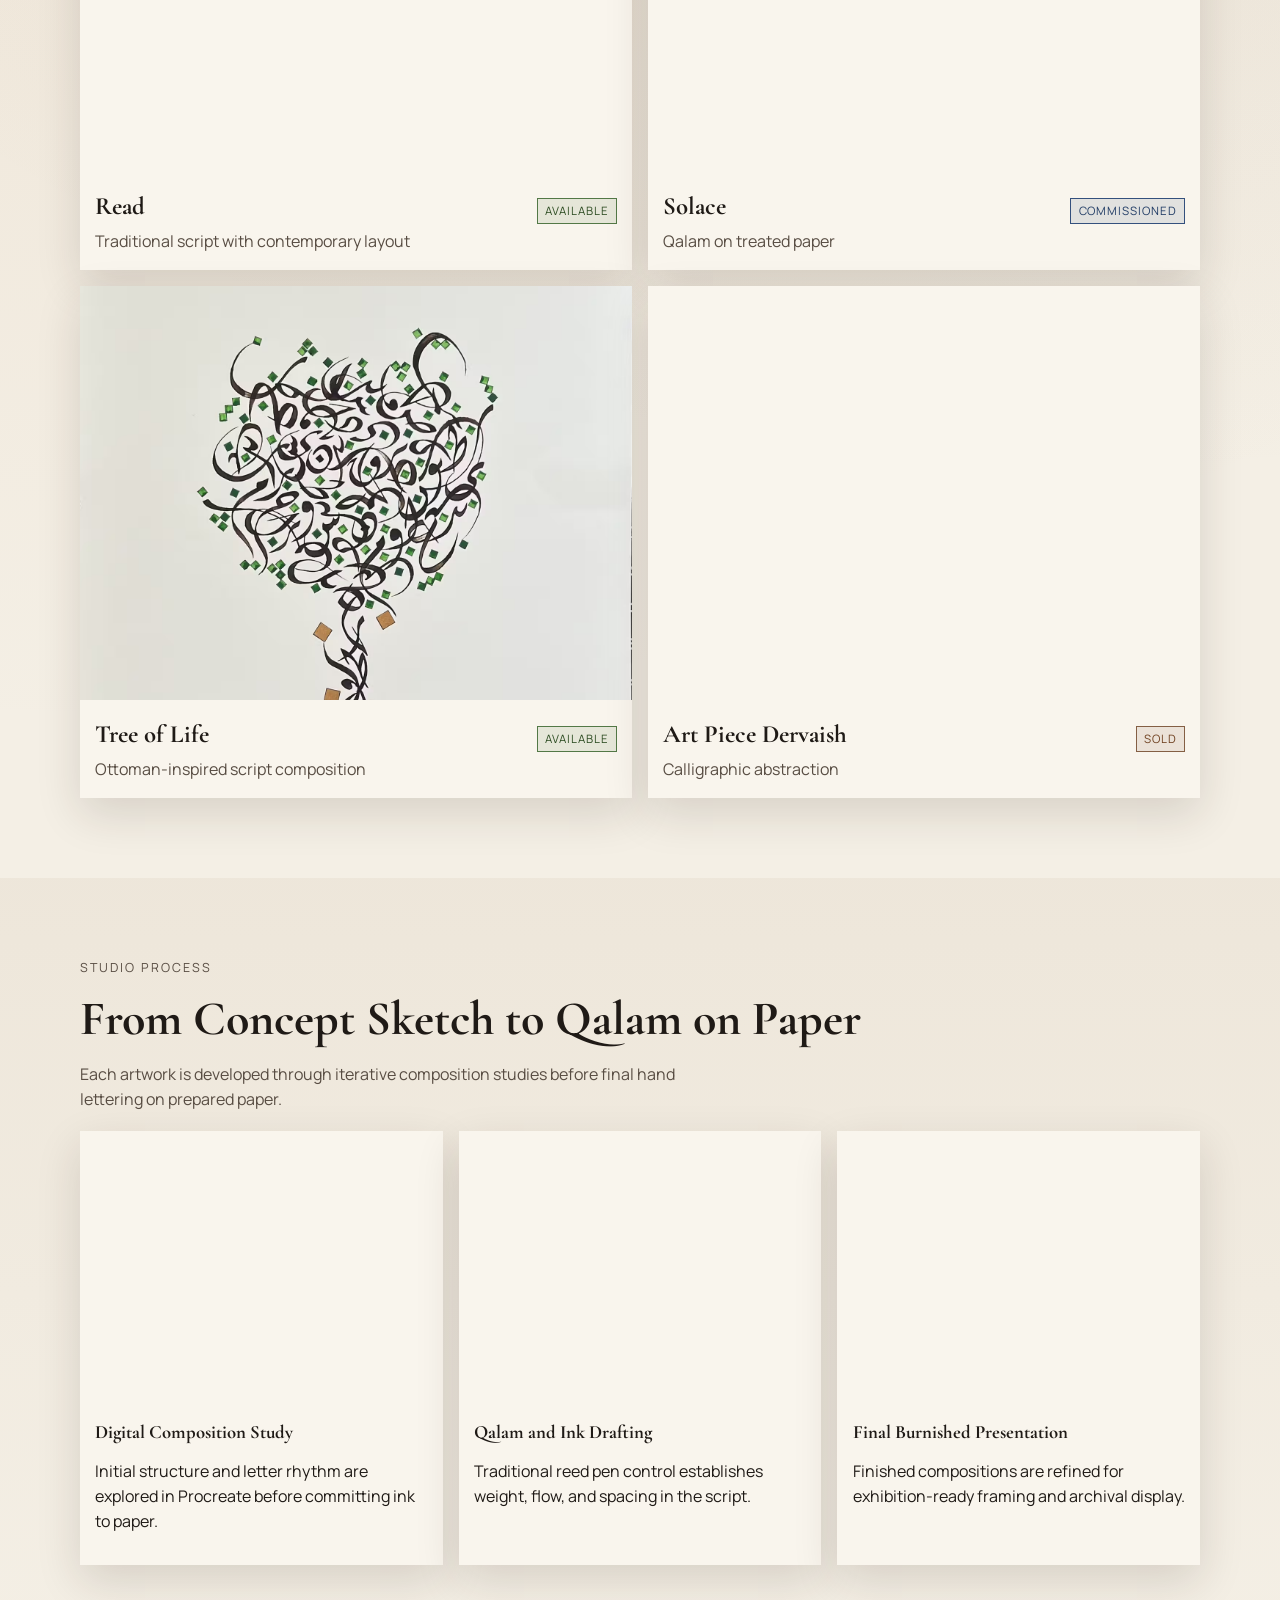
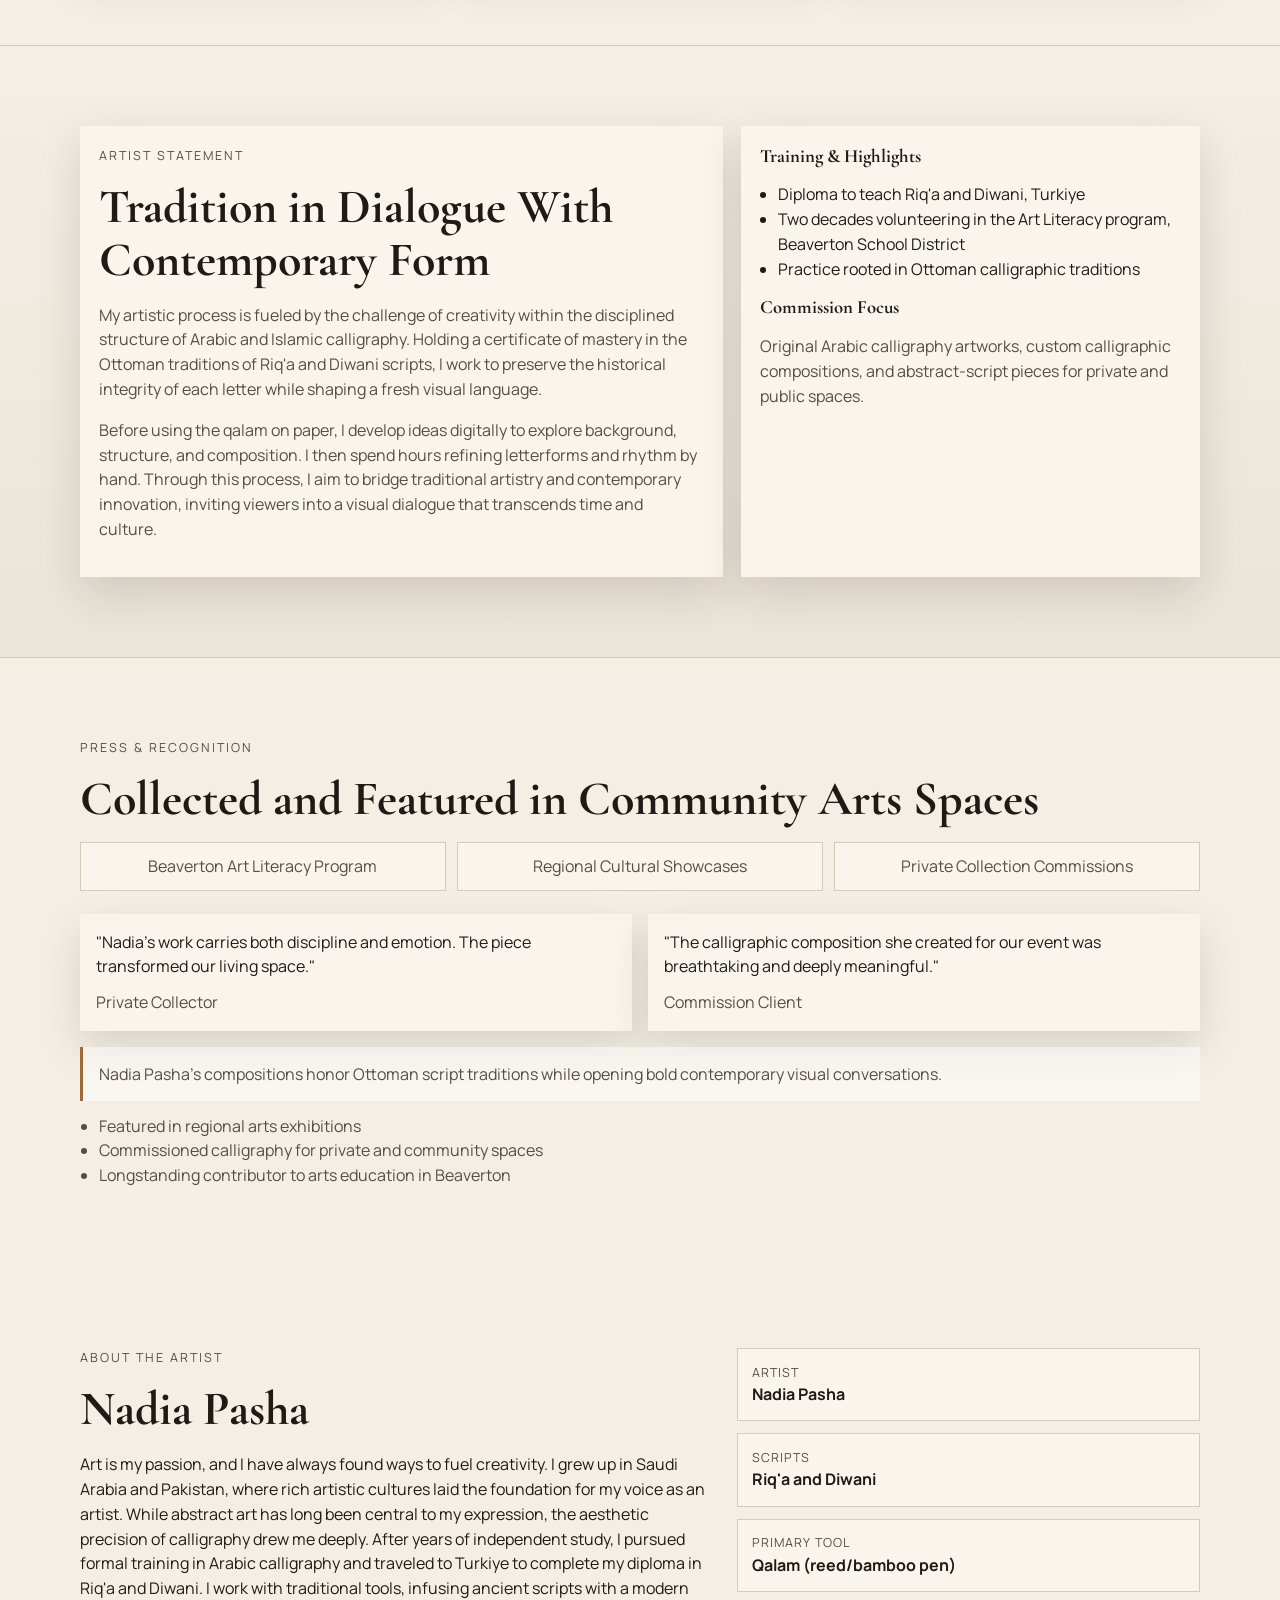
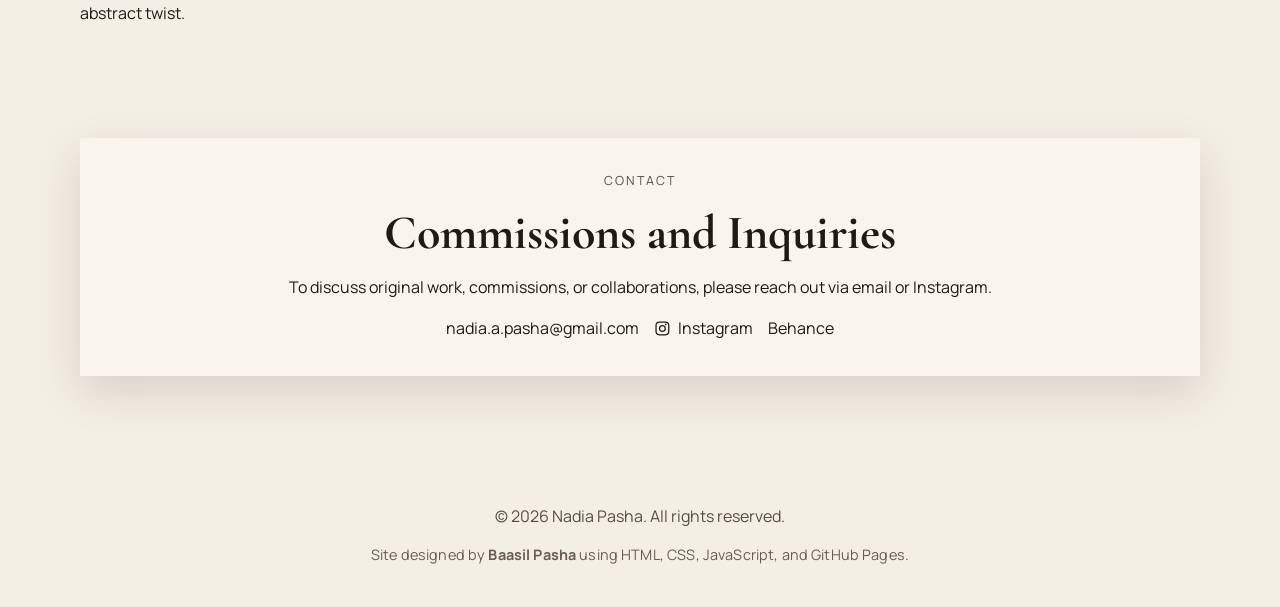
==== commit b1d9f3b9: "Fixing mobile site" ====
--- a/index.html
+++ b/index.html
@@ -26,7 +26,7 @@
     <div class="texture-overlay" aria-hidden="true"></div>
     <nav class="nav container">
       <a href="#top" class="logo" id="logoText">Nadia Pasha</a>
-      <button class="menu-toggle" aria-label="Toggle menu" aria-expanded="false">Menu</button>
+      <button class="menu-toggle" aria-label="Toggle menu" aria-expanded="false"><span class="menu-line"></span><span class="menu-line"></span><span class="menu-line"></span></button>
       <ul class="nav-links">
         <li><a href="#work">Work</a></li>
         <li><a href="#process">Process</a></li>
--- a/styles.css
+++ b/styles.css
@@ -113,9 +113,47 @@
 
 .menu-toggle {
   display: none;
-  border: 1px solid var(--line);
-  background: var(--paper);
-  padding: 0.55rem 0.8rem;
+  width: 2.85rem;
+  height: 2.85rem;
+  border: 1px solid rgba(215, 202, 184, 0.75);
+  border-radius: 999px;
+  background: rgba(249, 245, 237, 0.72);
+  -webkit-backdrop-filter: blur(10px);
+  backdrop-filter: blur(10px);
+  align-items: center;
+  justify-content: center;
+  gap: 0.24rem;
+  flex-direction: column;
+  padding: 0;
+  cursor: pointer;
+  transition: transform 220ms ease, box-shadow 220ms ease, background-color 220ms ease;
+}
+
+.menu-toggle:hover,
+.menu-toggle:focus-visible {
+  transform: translateY(-1px);
+  box-shadow: 0 8px 18px rgba(44, 30, 18, 0.14);
+  background: rgba(249, 245, 237, 0.86);
+}
+
+.menu-line {
+  width: 1.05rem;
+  height: 2px;
+  border-radius: 2px;
+  background: var(--ink);
+  transition: transform 220ms ease, opacity 220ms ease;
+}
+
+.menu-toggle[aria-expanded="true"] .menu-line:nth-child(1) {
+  transform: translateY(6px) rotate(45deg);
+}
+
+.menu-toggle[aria-expanded="true"] .menu-line:nth-child(2) {
+  opacity: 0;
+}
+
+.menu-toggle[aria-expanded="true"] .menu-line:nth-child(3) {
+  transform: translateY(-6px) rotate(-45deg);
 }
 
 .nav-links {
@@ -675,23 +713,48 @@
 
   .nav-links {
     position: absolute;
-    top: calc(100% + 0.35rem);
-    right: 0.9rem;
+    top: calc(100% + 0.55rem);
+    right: 0.5rem;
+    min-width: 12.5rem;
     flex-direction: column;
-    background: var(--paper);
-    border: 1px solid var(--line);
-    box-shadow: var(--shadow);
-    padding: 0.8rem;
+    background: rgba(249, 245, 237, 0.92);
+    -webkit-backdrop-filter: blur(14px) saturate(130%);
+    backdrop-filter: blur(14px) saturate(130%);
+    border: 1px solid rgba(215, 202, 184, 0.78);
+    border-radius: 1rem;
+    box-shadow: 0 18px 34px rgba(44, 30, 18, 0.18);
+    padding: 0.55rem;
     opacity: 0;
     pointer-events: none;
-    transform: translateY(-8px);
-    transition: opacity 220ms ease, transform 220ms ease;
+    transform: translateY(-8px) scale(0.98);
+    transform-origin: top right;
+    transition: opacity 180ms ease, transform 180ms ease;
+  }
+
+  .nav-links li {
+    width: 100%;
+  }
+
+  .nav-links a {
+    display: block;
+    width: 100%;
+    border-radius: 0.65rem;
+    padding: 0.55rem 0.7rem;
+  }
+
+  .nav-links a:hover,
+  .nav-links a:focus-visible {
+    background: rgba(158, 108, 56, 0.12);
+  }
+
+  .nav-links a::after {
+    display: none;
   }
 
   .nav-links.open {
     opacity: 1;
     pointer-events: auto;
-    transform: translateY(0);
+    transform: translateY(0) scale(1);
   }
 }
 
